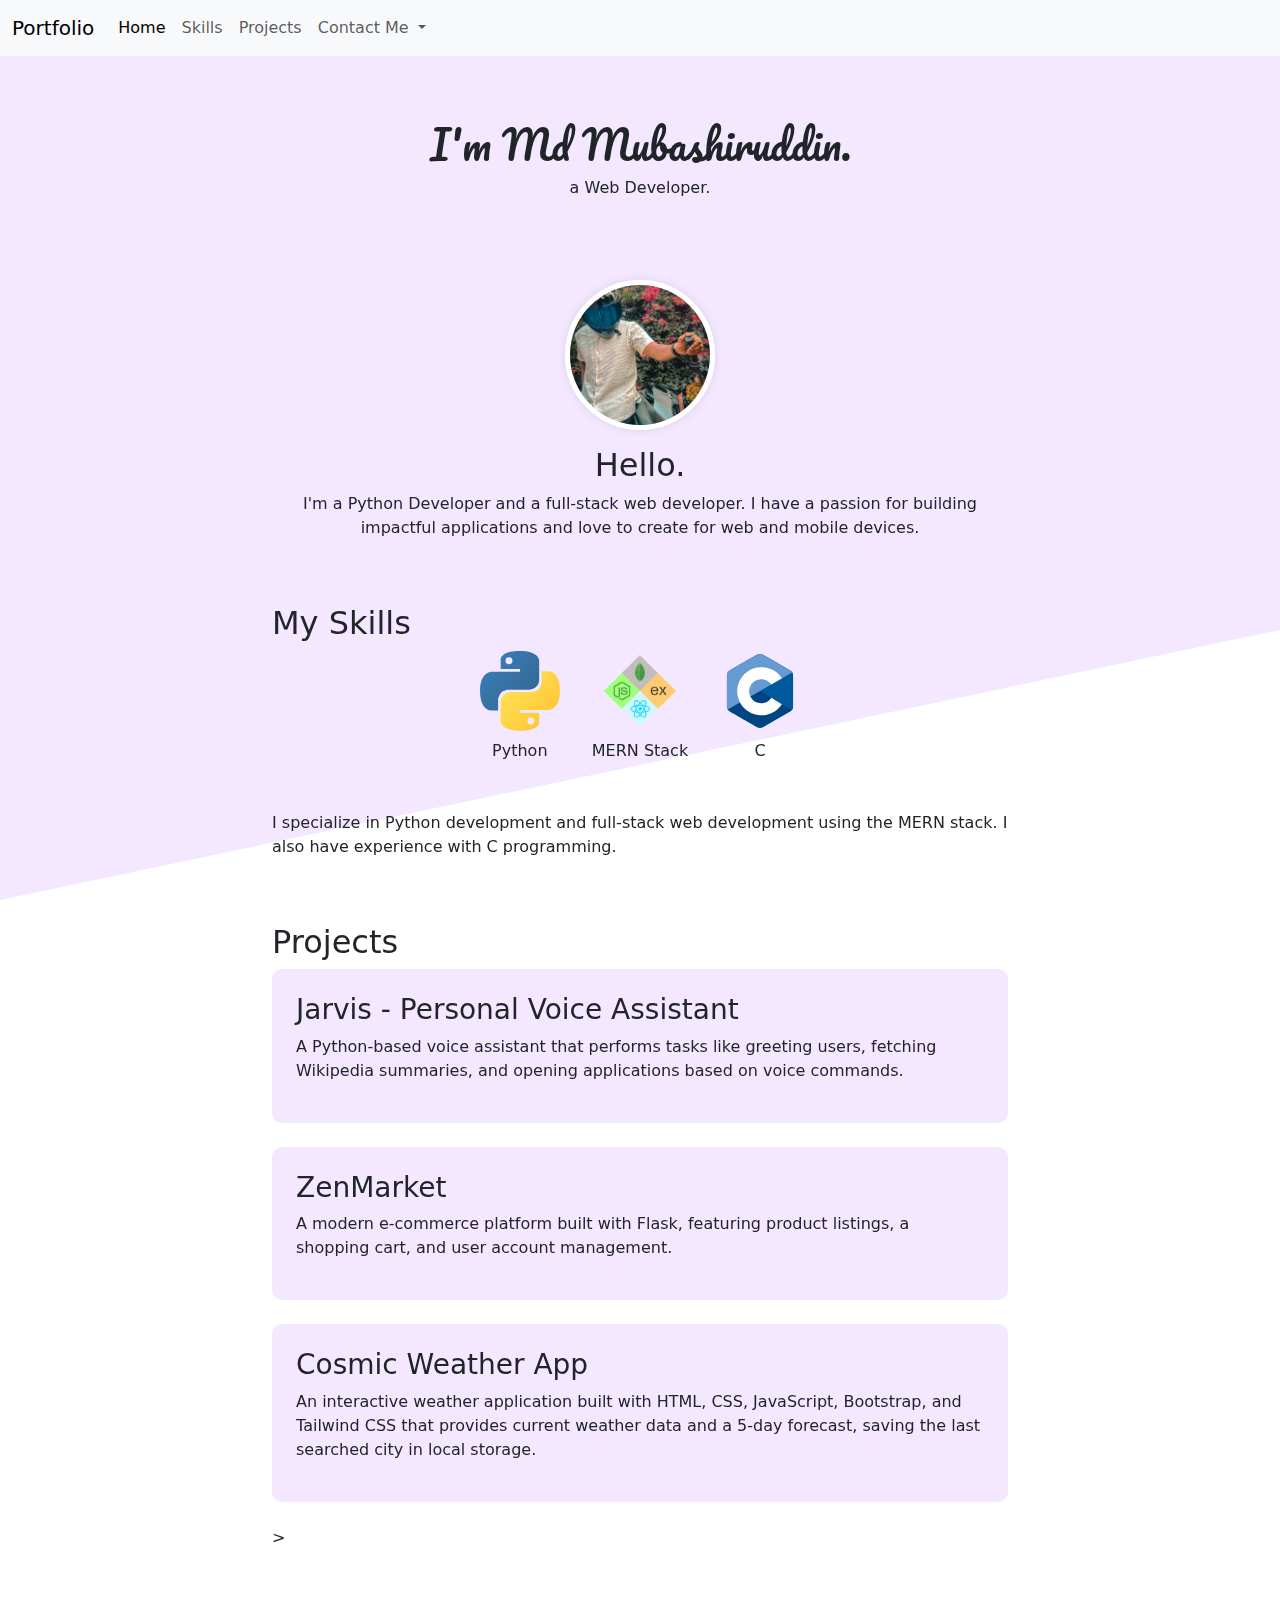
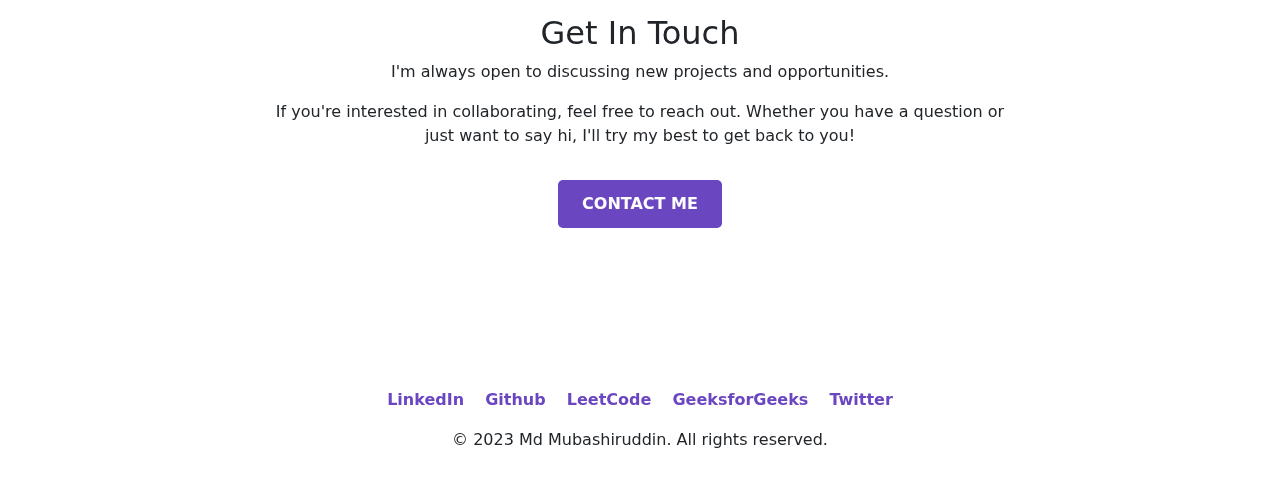
==== CapStone Project-2 Personal Site/index.html @ 8437ae1b "Update index.html" ====
<!DOCTYPE html>
<html lang="en">
<head>
    <meta charset="UTF-8">
    <meta name="viewport" content="width=device-width, initial-scale=1.0">
    <title>My Portfolio</title>
    <link href="https://fonts.googleapis.com/css2?family=Pacifico&family=Roboto:wght@300;400;700&display=swap" rel="stylesheet">
    <link rel="stylesheet" href="styles.css">
    <link href="https://cdn.jsdelivr.net/npm/bootstrap@5.3.0-alpha3/dist/css/bootstrap.min.css" rel="stylesheet">
    <script src="https://code.jquery.com/jquery-3.6.0.min.js"></script>
    <script src="https://cdn.jsdelivr.net/npm/@popperjs/core@2.11.6/dist/umd/popper.min.js"></script>
    <script src="https://cdn.jsdelivr.net/npm/bootstrap@5.3.0-alpha3/dist/js/bootstrap.min.js"></script>
</head>
<body>
    <div class="background-decoration"></div>

    <nav class="navbar navbar-expand-lg bg-body-tertiary">
        <div class="container-fluid">
            <a class="navbar-brand" href="#">Portfolio</a>
            <button class="navbar-toggler" type="button" data-bs-toggle="collapse" data-bs-target="#navbarNavDropdown" aria-controls="navbarNavDropdown" aria-expanded="false" aria-label="Toggle navigation">
                <span class="navbar-toggler-icon"></span>
            </button>
            <div class="collapse navbar-collapse" id="navbarNavDropdown">
                <ul class="navbar-nav">
                    <li class="nav-item">
                        <a class="nav-link active" aria-current="page" href="#intro">Home</a>
                    </li>
                    <li class="nav-item">
                        <a class="nav-link" href="#skills">Skills</a>
                    </li>
                    <li class="nav-item">
                        <a class="nav-link" href="#projects">Projects</a>
                    </li>
                    <li class="nav-item dropdown">
                        <a class="nav-link dropdown-toggle" href="#" role="button" data-bs-toggle="dropdown" aria-expanded="false">
                            Contact Me
                        </a>
                        <ul class="dropdown-menu">
                            <li><a class="dropdown-item" href="https://www.linkedin.com/in/md-mubashiruddin">LinkedIn</a></li>
                            <li><a class="dropdown-item" href="https://github.com/Amaanx6">Github</a></li>
                            <li><a class="dropdown-item" href="https://leetcode.com/u/mubashirx/">LeetCode</a></li>
                            <li><a class="dropdown-item" href="https://www.geeksforgeeks.org/user/mubashirx/">GeeksforGeeks</a></li>
                            <li><a class="dropdown-item" href="https://twitter.com/amaanx_6">Twitter</a></li>
                        </ul>
                    </li>
                </ul>
            </div>
        </div>
    </nav>

    <header id="home">
        <h1>I'm Md Mubashiruddin.</h1>
        <p>a Web Developer.</p>
    </header>

    <main>
        <section class="intro">
            <div class="illustration">
                <!-- We'll create this illustration using CSS -->
            </div>
            <img src="images/ppf.JPG" alt="Md Mubashiruddin" class="profile-pic">
            <h2>Hello.</h2>
            <p>I'm a Python Developer and a full-stack web developer. I have a passion for building impactful applications and love to create for web and mobile devices.</p>
        </section>

        <section class="skills" id="skills">
            <h2>My Skills</h2>
            <div class="skill-icons">
                <div class="skill-icon">
                    <img src="images/python.svg" alt="Python">
                    <p>Python</p>
                </div>
                <div class="skill-icon">
                    <img src="images/MERN.png" alt="MERN Stack">
                    <p>MERN Stack</p>
                </div>
                <div class="skill-icon">
                    <img src="images/c.svg" alt="C/C++">
                    <p>C</p>
                </div>
            </div>
            <p>I specialize in Python development and full-stack web development using the MERN stack. I also have experience with C programming.</p>
        </section>

        <section class="projects" id="projects">
            <h2>Projects</h2>
            <div class="project">
                <h3>Jarvis - Personal Voice Assistant</h3>
                <p>A Python-based voice assistant that performs tasks like greeting users, fetching Wikipedia summaries, and opening applications based on voice commands.</p>
            </div>
            
            <div class="project">
                <h3>ZenMarket</h3>
                <p>A modern e-commerce platform built with Flask, featuring product listings, a shopping cart, and user account management.</p>
            </div>
            
           <div class="project">
        <h3>
            <a href="https://mubashir-verse.vercel.app/" style="color: inherit; text-decoration: none;">Cosmic Weather App</a>
        </h3>
        <p>An interactive weather application built with HTML, CSS, JavaScript, Bootstrap, and Tailwind CSS that provides current weather data and a 5-day forecast, saving the last searched city in local storage.</p>
    </div>>
            
        </section>

        <section class="contact">
            <h2>Get In Touch</h2>
            <p>I'm always open to discussing new projects and opportunities.</p>
            <p>If you're interested in collaborating, feel free to reach out. Whether you have a question or just want to say hi, I'll try my best to get back to you!</p>
            <a href="contact.html" class="contact-button">CONTACT ME</a>
        </section>
    </main>

    <footer>
        <div class="social-links">
            <a href="https://www.linkedin.com/in/md-mubashiruddin">LinkedIn</a>
            <a href="https://github.com/Amaanx6">Github</a>
            <a href="https://leetcode.com/u/mubashirx/">LeetCode</a>
            <a href="https://www.geeksforgeeks.org/user/mubashirx/">GeeksforGeeks</a>
            <a href="https://twitter.com/amaanx_6">Twitter</a>
        </div>
        <p>© 2023 Md Mubashiruddin. All rights reserved.</p>
    </footer>
</body>
</html>
---- CapStone Project-2 Personal Site/styles.css ----
:root { 
    --primary-color: #6b46c1;
    --secondary-color: #f3e8ff;
    --text-color: #2d3748;
    --accent-color: #9f7aea;
}

* {
    margin: 0;
    padding: 0;
    box-sizing: border-box;
}

body {
    font-family: 'Roboto', sans-serif;
    line-height: 1.6;
    color: var(--text-color);
    background-color: #fff;
}

.background-decoration {
    position: fixed;
    top: 0;
    left: 0;
    right: 0;
    bottom: 0;
    z-index: -1;
    background-color: var(--secondary-color);
    clip-path: polygon(0 0, 100% 0, 100% 70%, 0 100%);
}

header, main, footer {
    max-width: 800px;
    margin: 0 auto;
    padding: 2rem;
}

header {
    text-align: center;
    padding-top: 4rem;
}

h1 {
    font-family: 'Pacifico', cursive;
    font-size: 3rem;
    color: var(--primary-color);
    margin-bottom: 0.5rem;
}

h2 {
    font-size: 2rem;
    color: var(--primary-color);
    margin-bottom: 1rem;
}

.intro {
    text-align: center;
    margin-bottom: 4rem;
}

.profile-pic {
    width: 150px;
    height: 150px;
    border-radius: 50%;
    object-fit: cover;
    margin-bottom: 1rem;
    border: 5px solid white;
    box-shadow: 0 0 10px rgba(0, 0, 0, 0.1);
}

.skills, .projects, .contact {
    margin-bottom: 4rem;
}

.skill-icons {
    display: flex;
    justify-content: center;
    gap: 2rem;
    margin-bottom: 2rem;
}

.skill-icon {
    text-align: center;
}

.skill-icon img {
    width: 80px;
    height: 80px;
    object-fit: contain;
    margin-bottom: 0.5rem;
}

.project {
    background-color: var(--secondary-color);
    border-radius: 10px;
    padding: 1.5rem;
    margin-bottom: 1.5rem;
}

.contact {
    text-align: center;
}

.contact-button {
    display: inline-block;
    background-color: var(--primary-color);
    color: white;
    text-decoration: none;
    padding: 0.75rem 1.5rem;
    border-radius: 5px;
    font-weight: bold;
    margin-top: 1rem;
    transition: background-color 0.3s ease;
}

.contact-button:hover {
    background-color: var(--accent-color);
}

footer {
    text-align: center;
    padding-top: 4rem;
}

.social-links {
    margin-bottom: 1rem;
}

.social-links a {
    color: var(--primary-color);
    text-decoration: none;
    margin: 0 0.5rem;
    font-weight: bold;
}

.social-links a:focus {
    outline: 2px dashed var(--primary-color);
}

.form-group label {
    font-weight: bold;
    color: var(--text-color);
}

.btn-primary {
    background-color: var(--primary-color);
    border-color: var(--primary-color);
}

.btn-primary:hover {
    background-color: var(--accent-color);
    border-color: var(--accent-color);
}

@media (max-width: 600px) {
    header, main, footer {
        padding: 1rem;
    }

    h1 {
        font-size: 2.5rem;
    }

    .skill-icons {
        flex-direction: column;
        align-items: center;
    }
    
    .skill-icon {
        margin-bottom: 1rem; /* Space between icons */
    }
    
    .contact-form {
        max-width: 600px;
        margin: 0 auto;
        padding: 2rem;
        background-color: var(--secondary-color);
        border-radius: 10px;
        box-shadow: 0 0 10px rgba(0, 0, 0, 0.1);
    }

    .form-control {
        border-radius: 5px;
    }

    .form-control:focus {
        box-shadow: 0 0 5px var(--accent-color);
    }
}
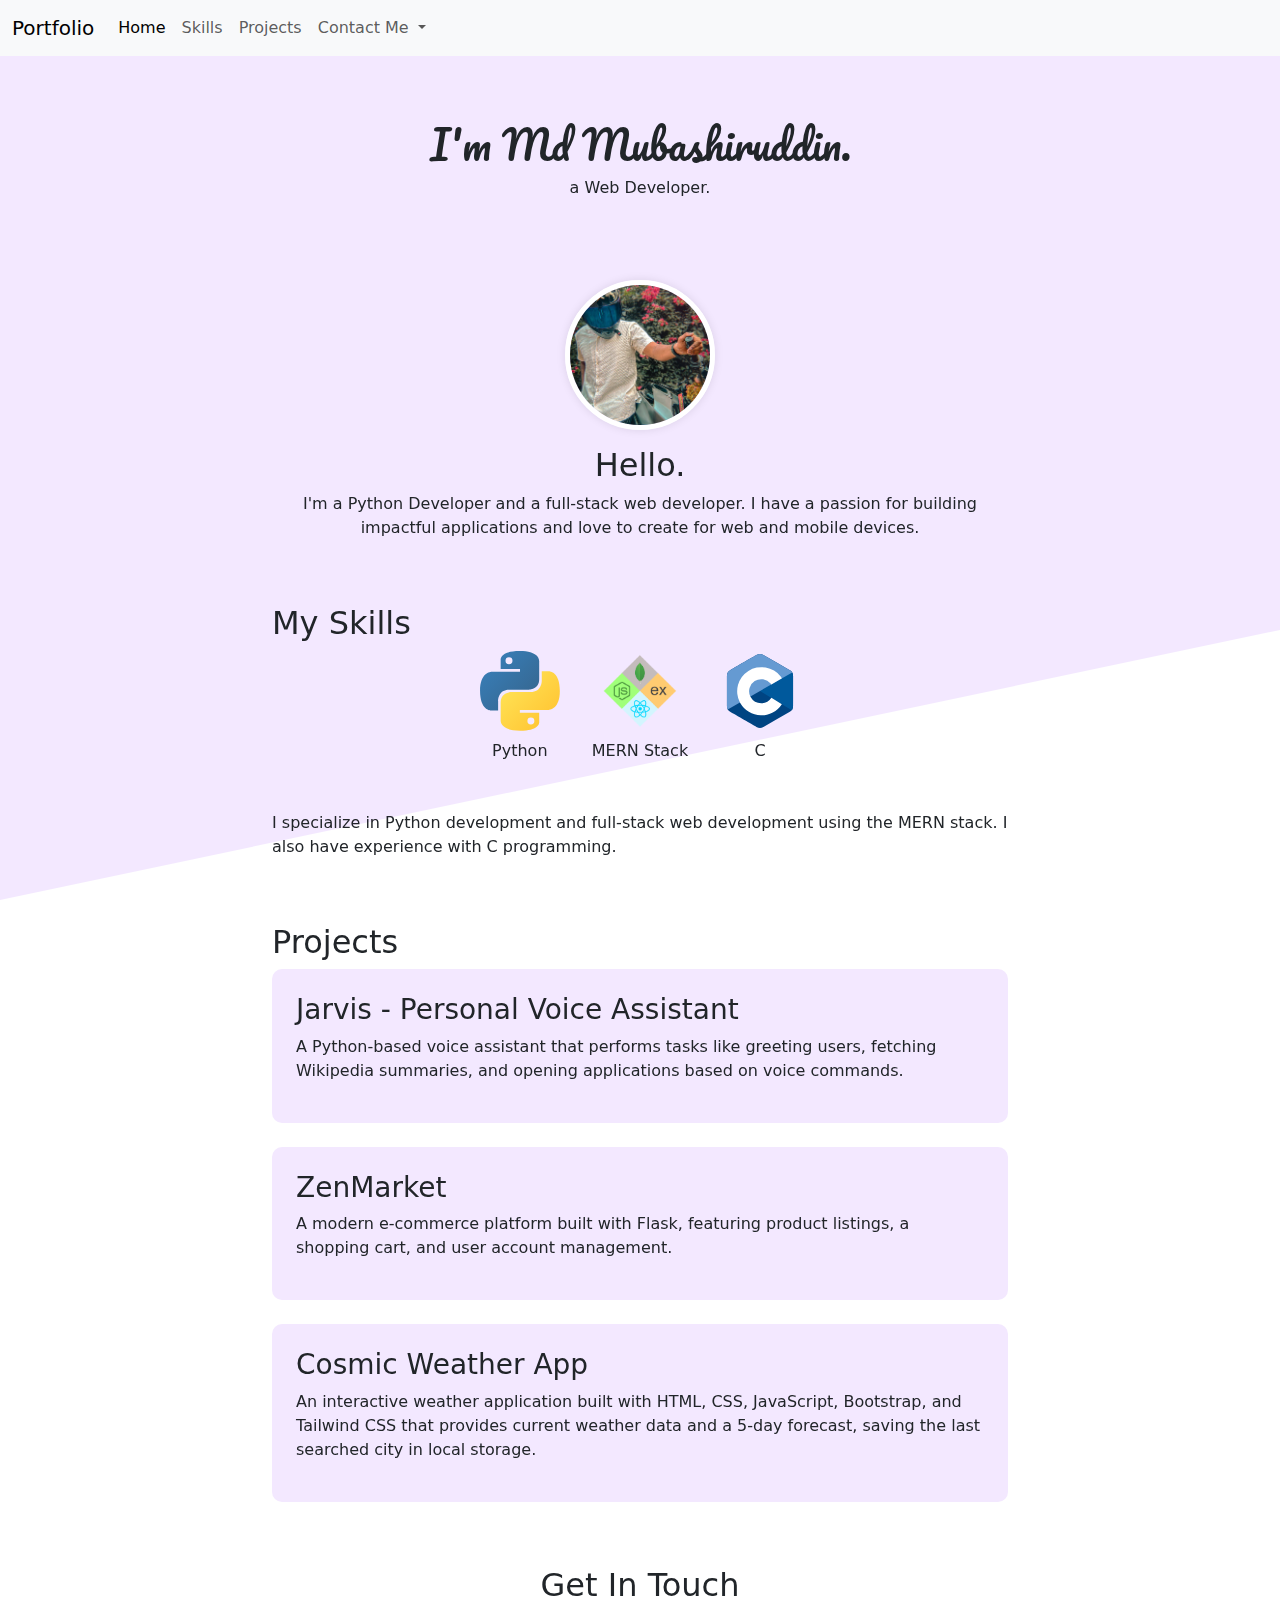
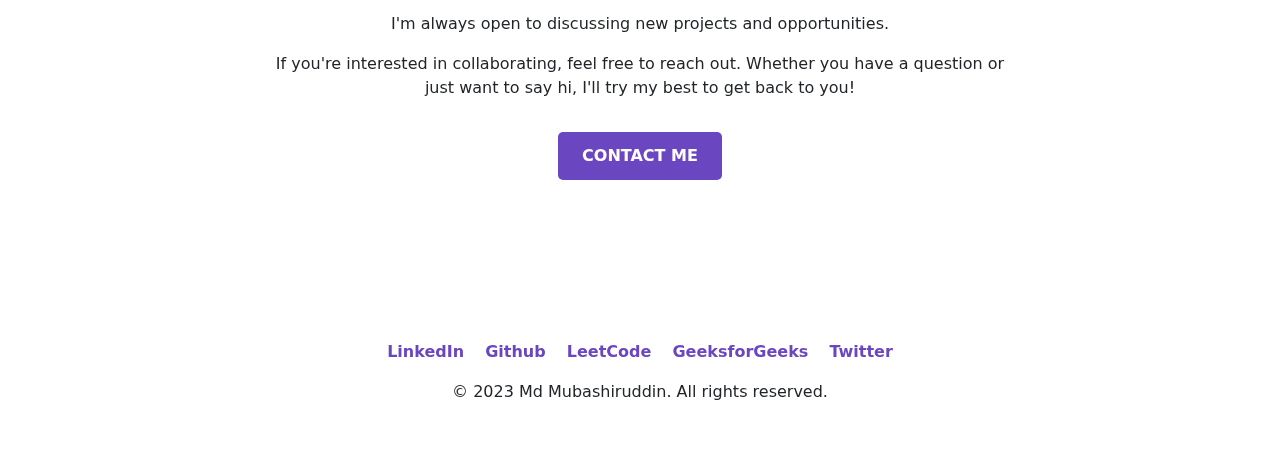
==== commit 4b9f3fd6: "Update index.html" ====
--- a/CapStone Project-2 Personal Site/index.html
+++ b/CapStone Project-2 Personal Site/index.html
@@ -96,10 +96,10 @@
             
            <div class="project">
         <h3>
-            <a href="https://mubashir-verse.vercel.app/" style="color: inherit; text-decoration: none;">Cosmic Weather App</a>
+            <a href="https://cosmic-weather-app.vercel.app/" style="color: inherit; text-decoration: none;">Cosmic Weather App</a>
         </h3>
         <p>An interactive weather application built with HTML, CSS, JavaScript, Bootstrap, and Tailwind CSS that provides current weather data and a 5-day forecast, saving the last searched city in local storage.</p>
-    </div>>
+    </div>
             
         </section>
 
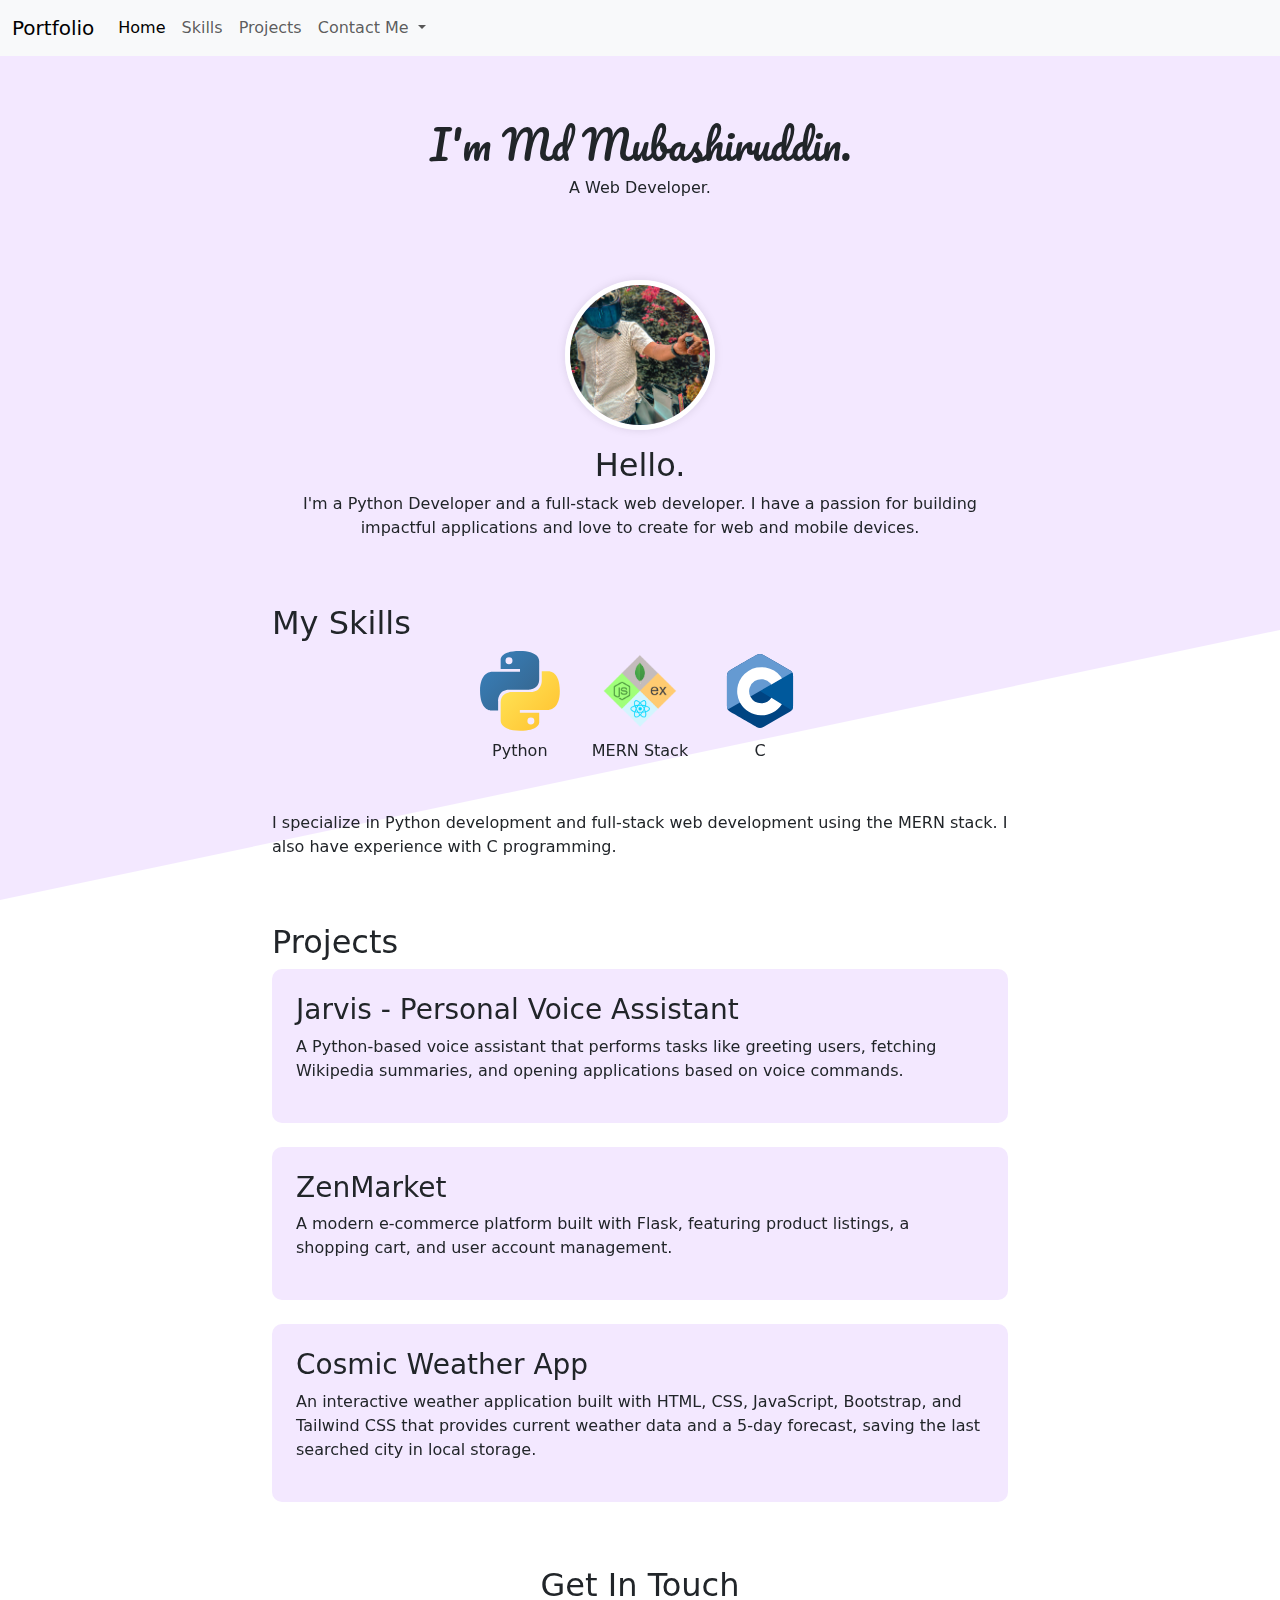
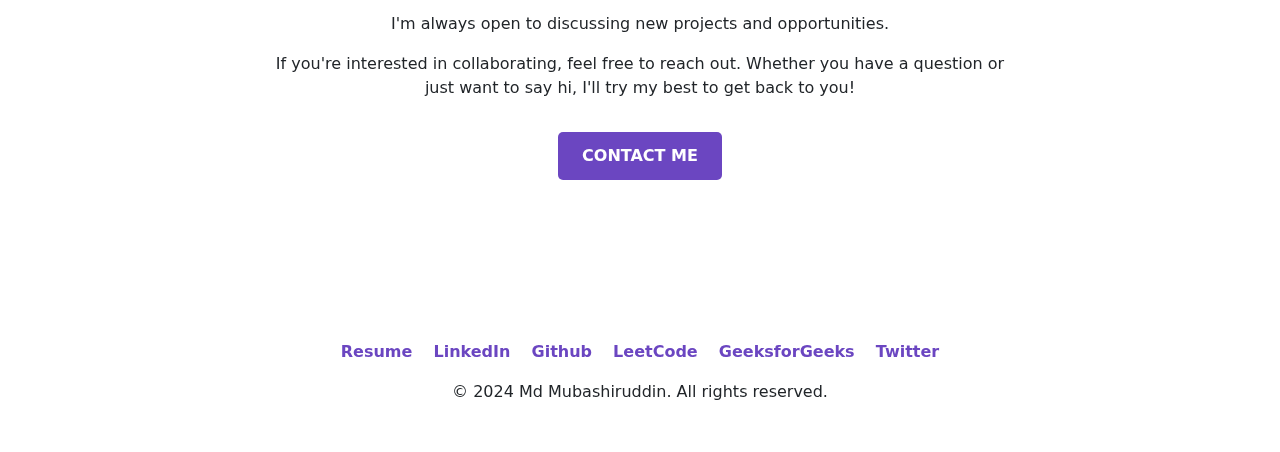
==== commit b58b6d60: "Update index.html" ====
--- a/CapStone Project-2 Personal Site/index.html
+++ b/CapStone Project-2 Personal Site/index.html
@@ -50,7 +50,7 @@
 
     <header id="home">
         <h1>I'm Md Mubashiruddin.</h1>
-        <p>a Web Developer.</p>
+        <p>A Web Developer.</p>
     </header>
 
     <main>
@@ -113,13 +113,15 @@
 
     <footer>
         <div class="social-links">
+            <a href="https://www.canva.com/design/DAGTigeJZK4/TZhxJ8qF9Gpi3KG5DmFapg/view?utm_content=DAGTigeJZK4&utm_campaign=designshare&utm_medium=link&utm_source=editor">Resume</a>
             <a href="https://www.linkedin.com/in/md-mubashiruddin">LinkedIn</a>
             <a href="https://github.com/Amaanx6">Github</a>
             <a href="https://leetcode.com/u/mubashirx/">LeetCode</a>
             <a href="https://www.geeksforgeeks.org/user/mubashirx/">GeeksforGeeks</a>
             <a href="https://twitter.com/amaanx_6">Twitter</a>
+            
         </div>
-        <p>© 2023 Md Mubashiruddin. All rights reserved.</p>
+        <p>© 2024 Md Mubashiruddin. All rights reserved.</p>
     </footer>
 </body>
 </html>
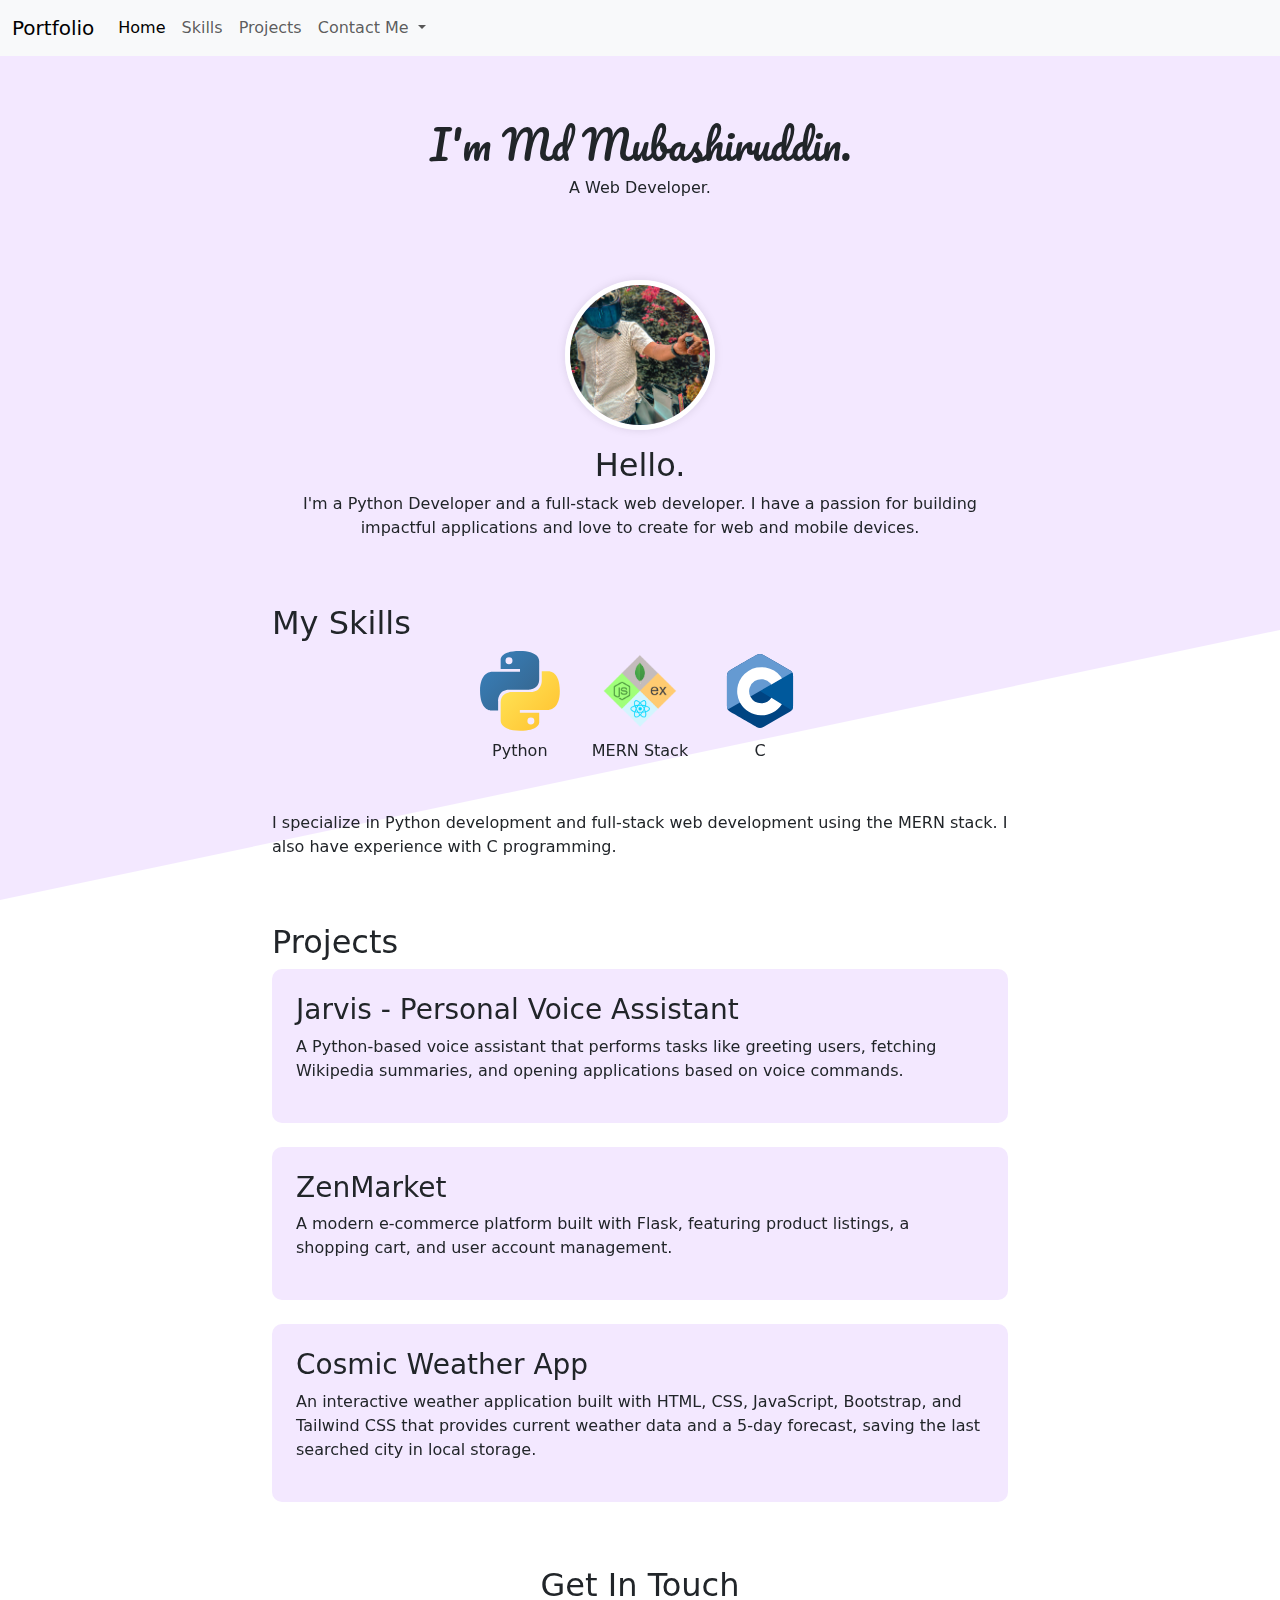
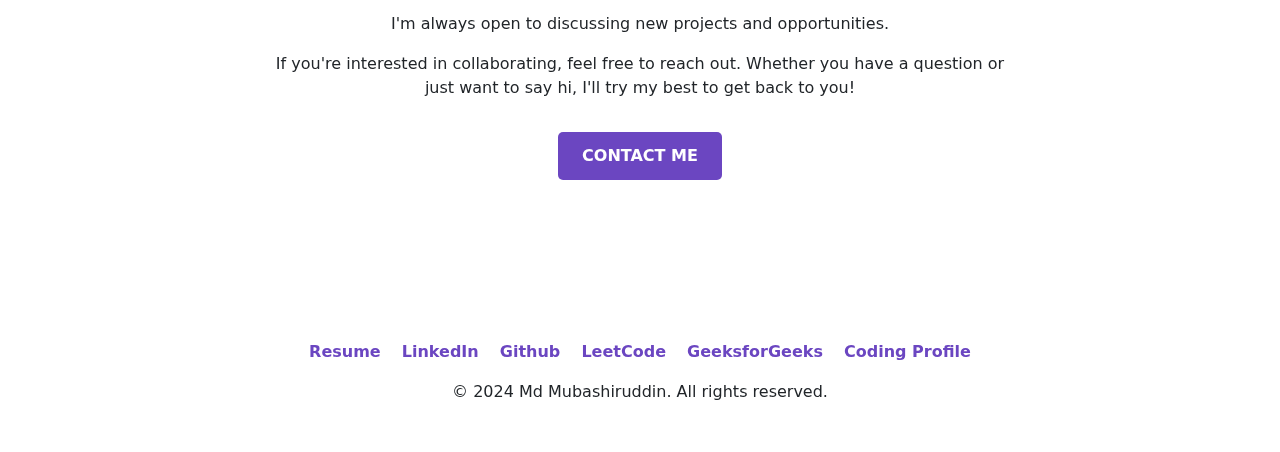
==== commit d80a3b35: "Update index.html" ====
--- a/CapStone Project-2 Personal Site/index.html
+++ b/CapStone Project-2 Personal Site/index.html
@@ -118,7 +118,7 @@
             <a href="https://github.com/Amaanx6">Github</a>
             <a href="https://leetcode.com/u/mubashirx/">LeetCode</a>
             <a href="https://www.geeksforgeeks.org/user/mubashirx/">GeeksforGeeks</a>
-            <a href="https://twitter.com/amaanx_6">Twitter</a>
+            <a href="https://codolio.com/profile/mubashirx">Coding Profile</a>
             
         </div>
         <p>© 2024 Md Mubashiruddin. All rights reserved.</p>
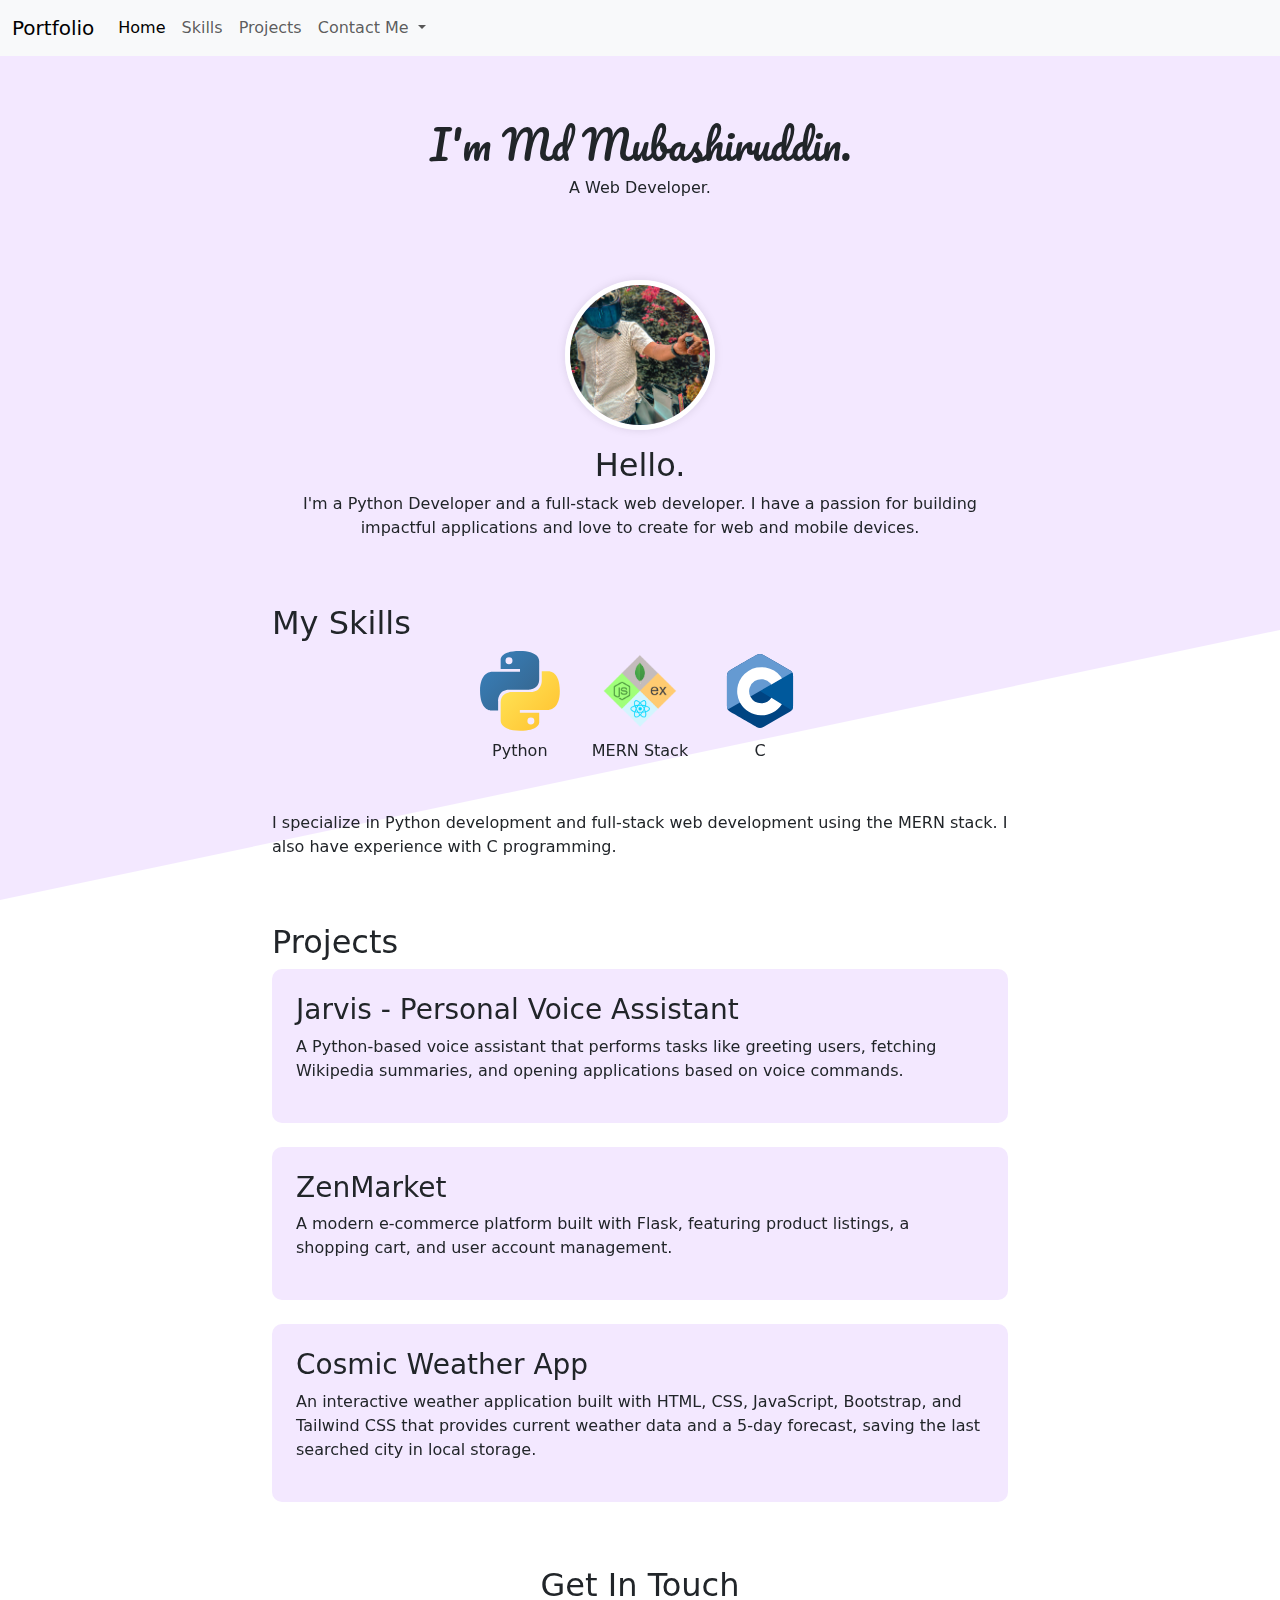
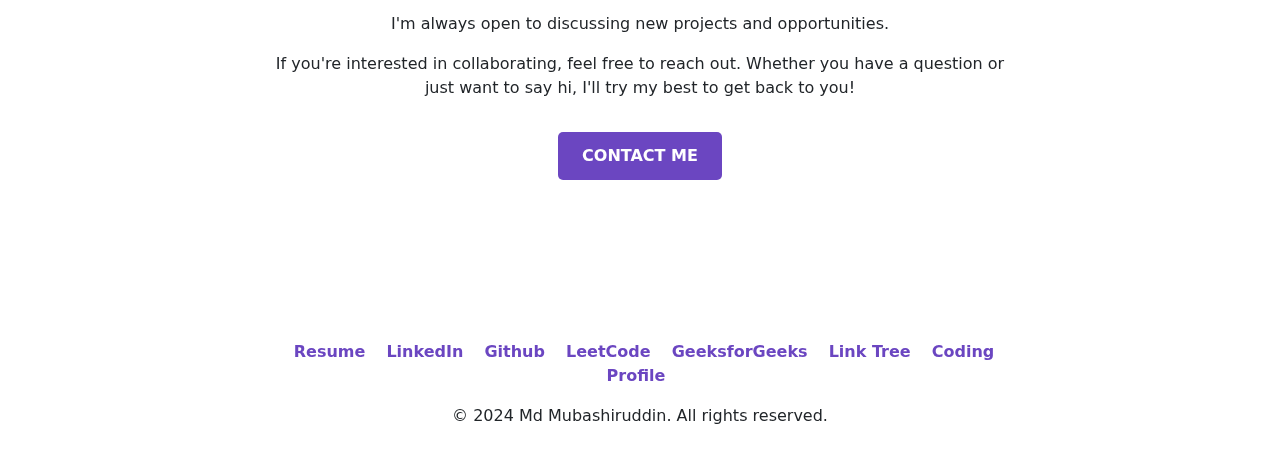
==== commit 2cca8fc6: "Update index.html" ====
--- a/CapStone Project-2 Personal Site/index.html
+++ b/CapStone Project-2 Personal Site/index.html
@@ -118,6 +118,7 @@
             <a href="https://github.com/Amaanx6">Github</a>
             <a href="https://leetcode.com/u/mubashirx/">LeetCode</a>
             <a href="https://www.geeksforgeeks.org/user/mubashirx/">GeeksforGeeks</a>
+            <a href="https://linktr.ee/Mubashirx">Link Tree</a>
             <a href="https://codolio.com/profile/mubashirx">Coding Profile</a>
             
         </div>
